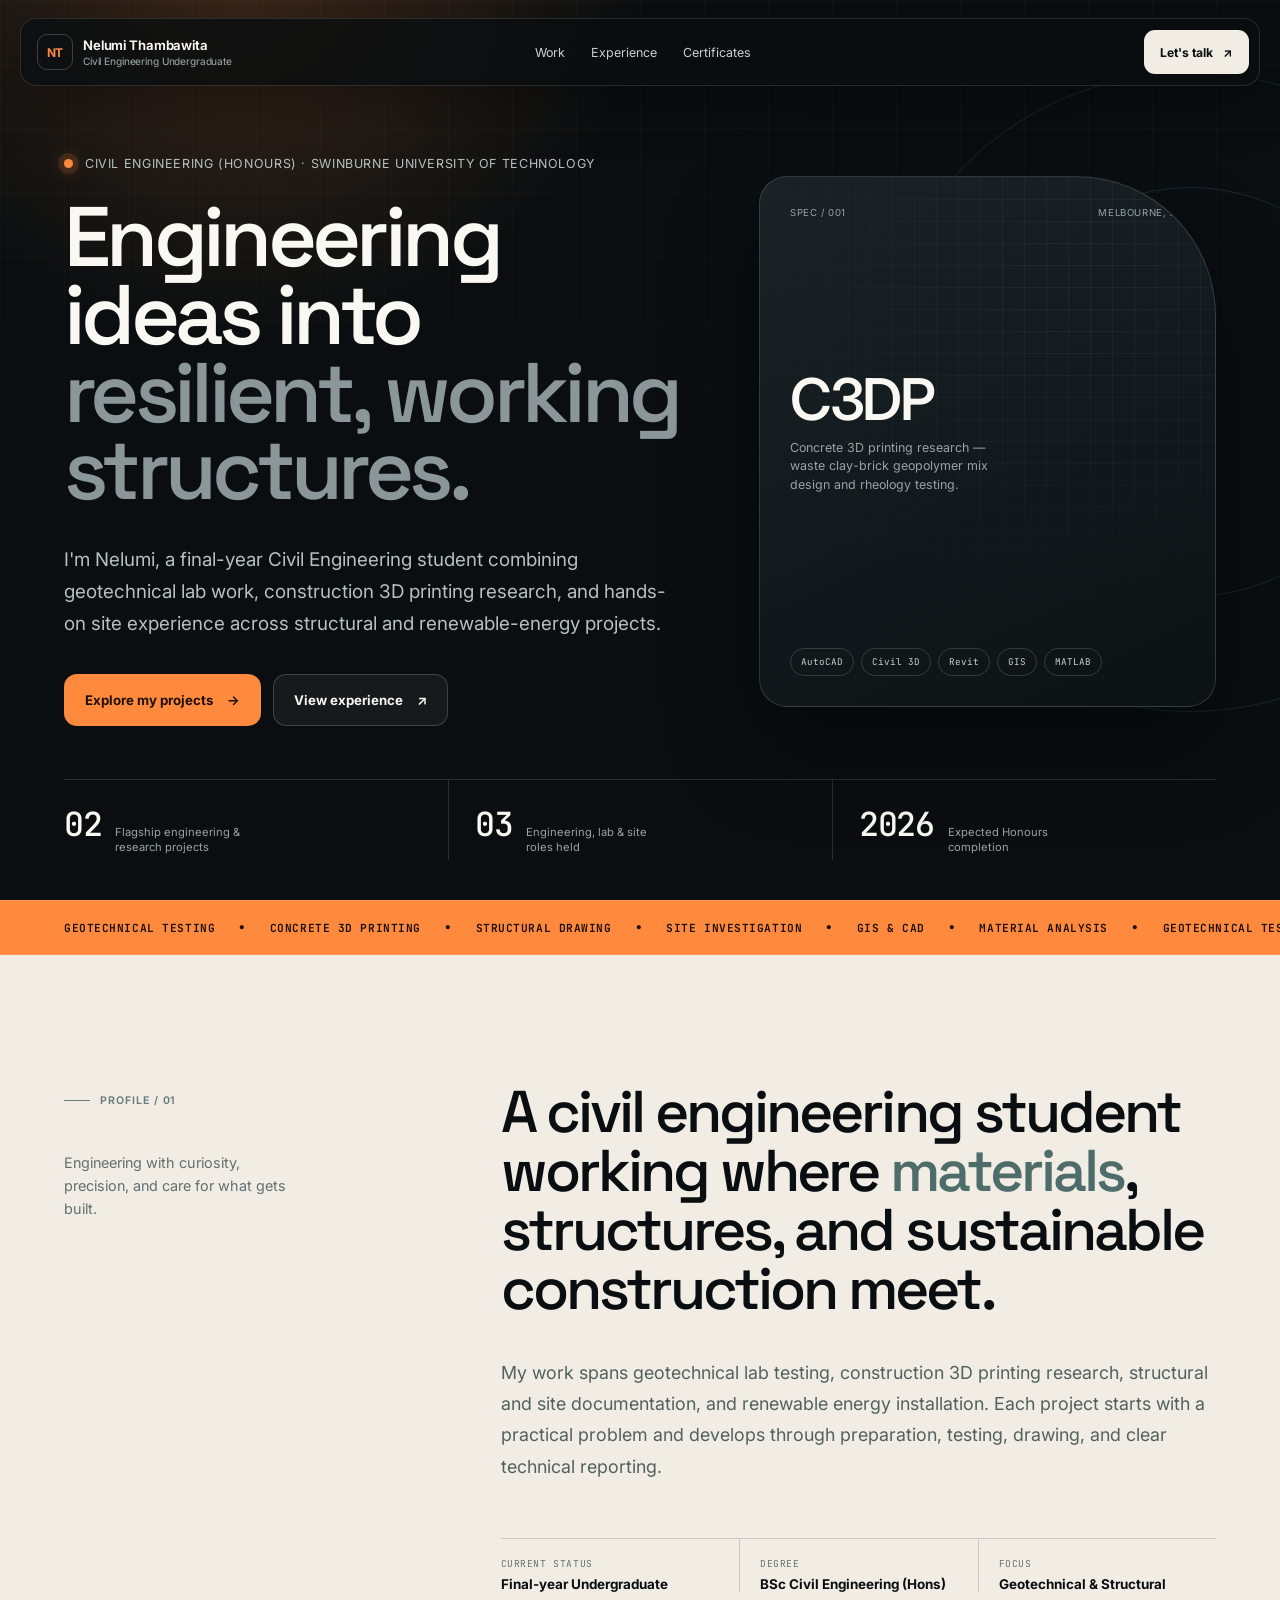
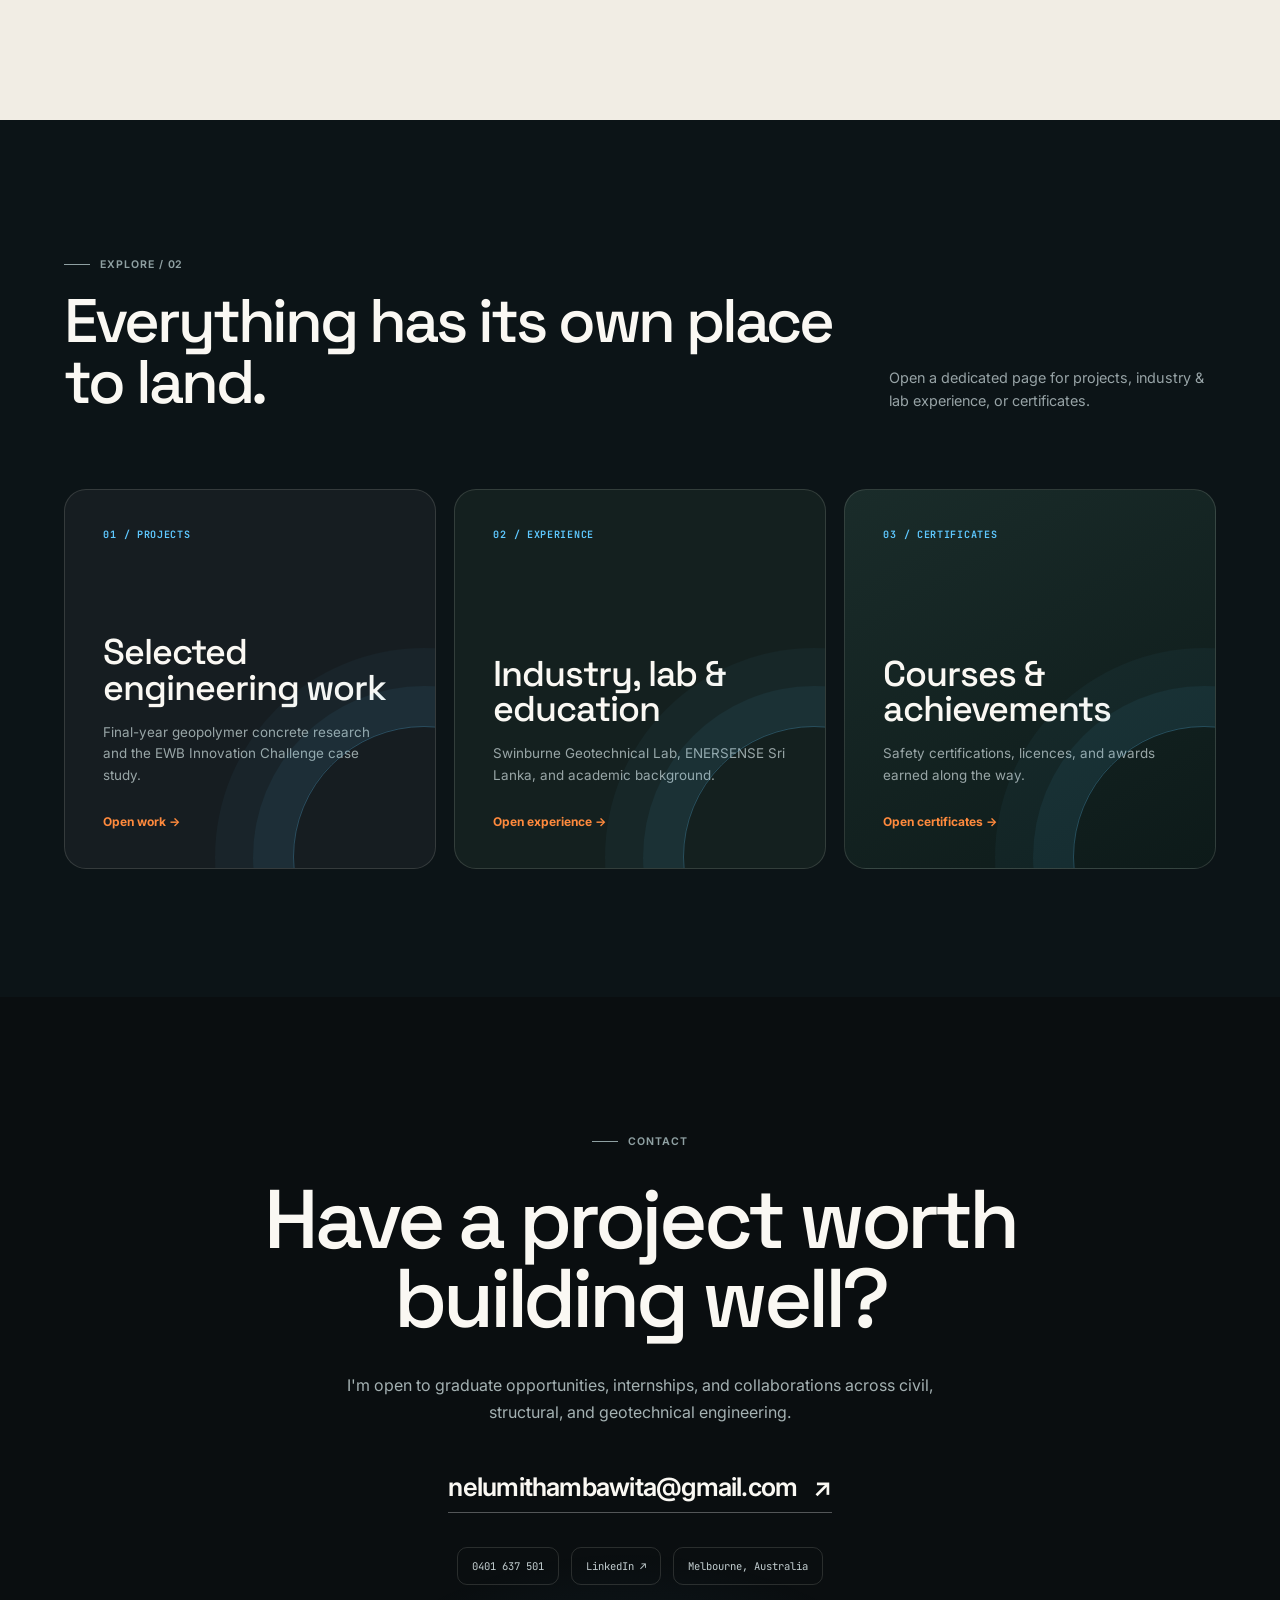
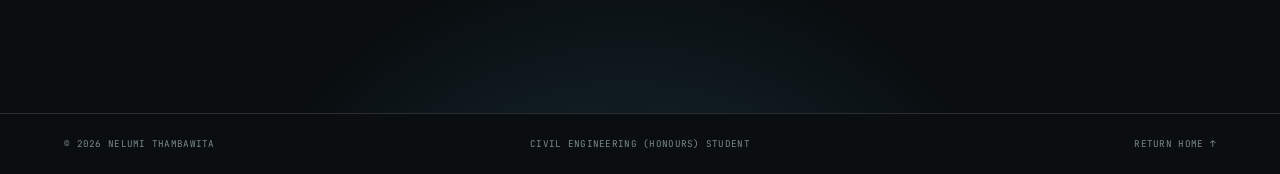
==== index.html @ ea6bce63 "Initial portfolio site Multi-page civil engineering portfolio: home, work, experience, and credentia" ====
<!DOCTYPE html>
<html lang="en">
<head>
<meta charset="UTF-8" />
<meta name="viewport" content="width=device-width, initial-scale=1.0" />
<title>Nelumi Thambawita — Civil Engineering Portfolio</title>
<meta name="description" content="Portfolio of Nelumi Thambawita, a Civil Engineering (Honours) student at Swinburne University of Technology." />
<link rel="icon" href="data:,">
<link rel="preconnect" href="https://fonts.googleapis.com">
<link href="https://fonts.googleapis.com/css2?family=Space+Grotesk:wght@400;500;600;700&family=JetBrains+Mono:wght@400;500;600;700&family=Inter:wght@400;500;600&display=swap" rel="stylesheet">
<link rel="stylesheet" href="style.css" />
</head>
<body>
<div class="site-shell">

  <header class="site-header">
    <a href="/" class="brand" aria-label="Nelumi Thambawita — home">
      <span class="brand-mark">NT</span>
      <span class="brand-copy">Nelumi Thambawita<small>Civil Engineering Undergraduate</small></span>
    </a>
    <nav class="desktop-nav" aria-label="Primary navigation">
      <a href="/work.html">Work</a>
      <a href="/experience.html">Experience</a>
      <a href="/credentials.html">Certificates</a>
    </nav>
    <a class="header-cta" href="mailto:nelumithambawita@gmail.com">Let's talk <span aria-hidden="true">↗</span></a>
  </header>

  <nav class="mobile-nav" aria-label="Mobile navigation">
    <a href="/"><span>01</span>Home</a>
    <a href="/work.html"><span>02</span>Work</a>
    <a href="/experience.html"><span>03</span>Experience</a>
    <a href="/credentials.html"><span>04</span>Certificates</a>
  </nav>

  <main class="page-main">

    <section class="hero">
      <div class="hero-grid" aria-hidden="true"></div>
      <div class="hero-orbit hero-orbit-one" aria-hidden="true"></div>
      <div class="hero-orbit hero-orbit-two" aria-hidden="true"></div>

      <div class="hero-copy">
        <p class="hero-kicker"><span class="status-dot" aria-hidden="true"></span>Civil Engineering (Honours) · Swinburne University of Technology</p>
        <h1>Engineering ideas into <span>resilient, working structures.</span></h1>
        <p class="hero-summary">I'm Nelumi, a final-year Civil Engineering student combining geotechnical lab work, construction 3D printing research, and hands-on site experience across structural and renewable-energy projects.</p>
        <div class="hero-actions">
          <a href="/work.html" class="button button-primary">Explore my projects <span aria-hidden="true">→</span></a>
          <a href="/experience.html" class="button button-ghost">View experience <span aria-hidden="true">↗</span></a>
        </div>
      </div>

      <div class="hero-visual">
        <div class="spec-panel">
          <div class="spec-panel-top">
            <span>Spec / 001</span>
            <span>Melbourne, AU</span>
          </div>
          <div class="spec-panel-mid">
            <strong>C3DP</strong>
            <span>Concrete 3D printing research — waste clay-brick geopolymer mix design and rheology testing.</span>
          </div>
          <div class="spec-tags">
            <span>AutoCAD</span>
            <span>Civil 3D</span>
            <span>Revit</span>
            <span>GIS</span>
            <span>MATLAB</span>
          </div>
        </div>
      </div>

      <div class="hero-metrics" aria-label="Portfolio highlights">
        <div><strong>02</strong><span>Flagship engineering &amp; research projects</span></div>
        <div><strong>03</strong><span>Engineering, lab &amp; site roles held</span></div>
        <div><strong>2026</strong><span>Expected Honours completion</span></div>
      </div>
    </section>

    <div class="discipline-strip" aria-label="Focus areas">
      <div class="discipline-track">
        <span>Geotechnical testing</span><i>•</i>
        <span>Concrete 3D printing</span><i>•</i>
        <span>Structural drawing</span><i>•</i>
        <span>Site investigation</span><i>•</i>
        <span>GIS &amp; CAD</span><i>•</i>
        <span>Material analysis</span><i>•</i>
      </div>
    </div>

    <section class="manifesto section-pad reveal">
      <div class="manifesto-heading">
        <p class="section-label dark"><span aria-hidden="true"></span>Profile / 01</p>
        <p>Engineering with curiosity, precision, and care for what gets built.</p>
      </div>
      <div class="manifesto-body">
        <h2>A civil engineering student working where <em>materials</em>, structures, and sustainable construction meet.</h2>
        <p>My work spans geotechnical lab testing, construction 3D printing research, structural and site documentation, and renewable energy installation. Each project starts with a practical problem and develops through preparation, testing, drawing, and clear technical reporting.</p>
        <div class="profile-facts">
          <div><span>Current status</span><strong>Final-year Undergraduate</strong></div>
          <div><span>Degree</span><strong>BSc Civil Engineering (Hons)</strong></div>
          <div><span>Focus</span><strong>Geotechnical &amp; Structural</strong></div>
        </div>
      </div>
    </section>

    <section class="directory-section section-pad reveal">
      <div class="section-heading">
        <div>
          <p class="section-label"><span aria-hidden="true"></span>Explore / 02</p>
          <h2>Everything has its own place to land.</h2>
        </div>
        <p>Open a dedicated page for projects, industry &amp; lab experience, or certificates.</p>
      </div>
      <div class="directory-grid">
        <a href="/work.html" class="directory-card directory-work">
          <span>01 / Projects</span>
          <h3>Selected engineering work</h3>
          <p>Final-year geopolymer concrete research and the EWB Innovation Challenge case study.</p>
          <b>Open work →</b>
        </a>
        <a href="/experience.html" class="directory-card directory-experience">
          <span>02 / Experience</span>
          <h3>Industry, lab &amp; education</h3>
          <p>Swinburne Geotechnical Lab, ENERSENSE Sri Lanka, and academic background.</p>
          <b>Open experience →</b>
        </a>
        <a href="/credentials.html" class="directory-card directory-credentials">
          <span>03 / Certificates</span>
          <h3>Courses &amp; achievements</h3>
          <p>Safety certifications, licences, and awards earned along the way.</p>
          <b>Open certificates →</b>
        </a>
      </div>
    </section>

    <section class="contact-section section-pad reveal">
      <p class="section-label"><span aria-hidden="true"></span>Contact</p>
      <h2>Have a project worth building well?</h2>
      <p>I'm open to graduate opportunities, internships, and collaborations across civil, structural, and geotechnical engineering.</p>
      <a class="contact-email" href="mailto:nelumithambawita@gmail.com">nelumithambawita@gmail.com <span aria-hidden="true">↗</span></a>
      <div class="contact-links">
        <a href="tel:+61401637501">0401 637 501</a>
        <a href="https://www.linkedin.com/in/nelumi-thambawita-646204294/" target="_blank" rel="noreferrer">LinkedIn ↗</a>
        <span>Melbourne, Australia</span>
      </div>
    </section>

  </main>

  <footer class="site-footer">
    <p>© <span data-year></span> Nelumi Thambawita</p>
    <p>Civil Engineering (Honours) Student</p>
    <a href="/">Return home ↑</a>
  </footer>

</div>
<script src="script.js"></script>
</body>
</html>
---- style.css ----
:root {
  --ink: #0a0e10;
  --ink-soft: #11171a;
  --panel: #161d21;
  --paper: #f1ede4;
  --paper-warm: #e9e3d4;
  --white: #faf8f3;
  --muted: #97a3a6;
  --line: rgba(241, 237, 228, 0.14);
  --line-dark: rgba(10, 14, 16, 0.16);
  --accent: #ff8a3d;
  --accent-soft: rgba(255, 138, 61, 0.12);
  --cyan: #5ec8ff;
  --max: 1240px;
}

* { box-sizing: border-box; }
html { scroll-behavior: smooth; background: var(--ink); }
body {
  margin: 0;
  background: var(--ink);
  color: var(--white);
  font-family: 'Inter', Arial, sans-serif;
  text-rendering: optimizeLegibility;
  -webkit-font-smoothing: antialiased;
}
::selection { background: var(--accent); color: var(--ink); }
a { color: inherit; text-decoration: none; }
ul, ol { list-style: none; margin: 0; padding: 0; }
img { max-width: 100%; display: block; }
h1, h2, h3 { font-family: 'Space Grotesk', 'Inter', sans-serif; }
.mono { font-family: 'JetBrains Mono', ui-monospace, monospace; }

.site-shell { min-width: 320px; overflow-x: clip; }

/* ---------- Nav ---------- */
.site-header {
  position: fixed;
  top: 18px;
  left: 50%;
  transform: translateX(-50%);
  z-index: 100;
  width: min(calc(100% - 32px), var(--max));
  display: grid;
  grid-template-columns: 1fr auto 1fr;
  align-items: center;
  gap: 24px;
  height: 68px;
  padding: 0 10px 0 16px;
  background: rgba(10, 14, 16, 0.78);
  border: 1px solid rgba(255, 255, 255, 0.12);
  border-radius: 16px;
  backdrop-filter: blur(16px);
  box-shadow: 0 16px 50px rgba(0, 0, 0, 0.35);
}
.brand { display: inline-flex; align-items: center; gap: 10px; width: fit-content; }
.brand-mark {
  width: 36px; height: 36px;
  display: grid; place-items: center;
  border: 1px solid rgba(255,255,255,0.2);
  border-radius: 10px;
  color: var(--accent);
  font-size: 0.75rem; font-weight: 700; letter-spacing: -0.03em;
}
.brand-copy { display: grid; gap: 2px; font-size: 0.82rem; font-weight: 650; letter-spacing: -0.01em; }
.brand-copy small { color: var(--muted); font-size: 0.63rem; font-weight: 450; }
.desktop-nav { display: flex; gap: 26px; font-size: 0.78rem; color: #c9d0d2; justify-self: center; }
.desktop-nav a { transition: color 0.18s; }
.desktop-nav a:hover, .desktop-nav a.active { color: var(--accent); }
.header-cta {
  justify-self: end;
  display: inline-flex; align-items: center; gap: 10px;
  min-height: 44px; padding: 0 16px;
  background: var(--paper); color: var(--ink);
  border-radius: 11px; font-size: 0.76rem; font-weight: 700;
  transition: background 0.18s, transform 0.18s;
}
.header-cta:hover { background: var(--accent); transform: translateY(-2px); }

.mobile-nav {
  display: none;
  position: fixed; left: 10px; right: 10px; bottom: 10px;
  z-index: 110;
  background: rgba(10, 14, 16, 0.92);
  border: 1px solid rgba(255,255,255,0.14);
  border-radius: 16px;
  backdrop-filter: blur(16px);
  box-shadow: 0 14px 40px rgba(0,0,0,0.4);
  padding: 6px;
  grid-template-columns: repeat(4, 1fr);
  gap: 4px;
  height: 64px;
}
.mobile-nav a {
  display: grid; place-items: center; gap: 2px;
  color: #d7dcdd; font-size: 0.6rem; border-radius: 10px;
}
.mobile-nav a span { color: var(--cyan); font-size: 0.5rem; }
.mobile-nav a.active { background: rgba(255,255,255,0.08); color: var(--accent); }
.mobile-nav a.active span { color: var(--accent); }

/* ---------- Section scaffolding ---------- */
.section-pad { padding: clamp(80px, 10vw, 150px) max(5vw, 28px); }
.section-label {
  display: flex; align-items: center; gap: 10px;
  font-size: 0.66rem; font-weight: 650;
  letter-spacing: 0.09em; text-transform: uppercase;
  color: #8fa0a2;
}
.section-label span { width: 26px; height: 1px; background: currentColor; }
.section-label.dark { color: #6c7c7e; }

/* ---------- Home hero ---------- */
.hero {
  position: relative;
  isolation: isolate;
  min-height: 100svh;
  overflow: hidden;
  display: grid;
  grid-template-rows: 1fr auto;
  grid-template-columns: minmax(0, 1.15fr) minmax(300px, 0.85fr);
  align-items: center;
  column-gap: clamp(32px, 6vw, 100px);
  padding: 150px max(5vw, 28px) 40px;
}
.hero-grid {
  position: absolute; inset: 0; z-index: -3; opacity: 0.22;
  background-image: linear-gradient(rgba(255,138,61,0.16) 1px, transparent 1px),
                     linear-gradient(90deg, rgba(255,138,61,0.16) 1px, transparent 1px);
  background-size: 64px 64px;
  mask-image: linear-gradient(#000 10%, transparent 88%);
}
.hero::before {
  content: ""; position: absolute; z-index: -2;
  top: -38vw; left: -14vw; width: 66vw; height: 66vw; border-radius: 50%;
  background: radial-gradient(circle, rgba(255,138,61,0.22), transparent 68%);
}
.hero-orbit { position: absolute; z-index: -1; border: 1px solid rgba(94,200,255,0.14); border-radius: 50%; }
.hero-orbit-one { width: 50vw; height: 50vw; top: 8vh; right: -18vw; }
.hero-orbit-two { width: 32vw; height: 32vw; top: calc(8vh + 9vw); right: -9vw; }

.hero-copy { position: relative; z-index: 2; max-width: 900px; }
.hero-kicker {
  display: flex; align-items: center; gap: 12px;
  margin: 0 0 28px;
  font-size: clamp(0.66rem, 1vw, 0.78rem);
  color: #b6c0c1;
  letter-spacing: 0.05em; text-transform: uppercase;
}
.status-dot {
  width: 9px; height: 9px; border-radius: 50%; background: var(--accent);
  box-shadow: 0 0 0 6px rgba(255,138,61,0.14), 0 0 18px rgba(255,138,61,0.55);
}
.hero h1 {
  margin: 0; font-weight: 550;
  font-size: clamp(3.1rem, 6.6vw, 7rem);
  line-height: 0.92; letter-spacing: -0.055em;
  max-width: 880px;
}
.hero h1 span { display: block; color: #8b9698; }
.hero-summary {
  margin: 34px 0 0; max-width: 660px;
  color: #b6c1c1; font-size: clamp(1rem, 1.5vw, 1.18rem); line-height: 1.7;
}
.hero-actions { display: flex; flex-wrap: wrap; gap: 12px; margin-top: 34px; }
.button {
  display: inline-flex; align-items: center; justify-content: center; gap: 14px;
  min-height: 52px; padding: 0 20px;
  border: 1px solid transparent; border-radius: 13px;
  font-size: 0.83rem; font-weight: 680;
  transition: transform 0.18s, background 0.18s, border-color 0.18s;
}
.button:hover { transform: translateY(-3px); }
.button-primary { background: var(--accent); color: #1c0e04; }
.button-ghost { background: rgba(255,255,255,0.05); border-color: rgba(255,255,255,0.18); }
.button-ghost:hover { background: rgba(255,255,255,0.1); border-color: rgba(255,255,255,0.4); }

.hero-visual { justify-self: end; width: min(100%, 480px); position: relative; }
.spec-panel {
  aspect-ratio: 0.86;
  width: 100%;
  position: relative;
  border-radius: 28px 140px 28px 28px;
  background: linear-gradient(155deg, #1a2226, #0c1214);
  border: 1px solid rgba(255,255,255,0.14);
  box-shadow: 0 40px 90px rgba(0,0,0,0.45);
  overflow: hidden;
  display: flex; flex-direction: column; justify-content: space-between;
  padding: 30px;
}
.spec-panel::before {
  content: "";
  position: absolute; inset: 0;
  background-image: linear-gradient(rgba(94,200,255,0.08) 1px, transparent 1px),
                     linear-gradient(90deg, rgba(94,200,255,0.08) 1px, transparent 1px);
  background-size: 22px 22px;
  mask-image: radial-gradient(circle at 70% 20%, #000 0%, transparent 70%);
}
.spec-panel-top { position: relative; display: flex; justify-content: space-between; font-size: 0.6rem; color: var(--muted); letter-spacing: 0.06em; text-transform: uppercase; }
.spec-panel-mid { position: relative; }
.spec-panel-mid strong { display: block; font-size: clamp(2.4rem, 5vw, 3.6rem); font-weight: 560; letter-spacing: -0.04em; color: var(--white); line-height: 1; }
.spec-panel-mid span { display: block; margin-top: 10px; font-size: 0.78rem; color: var(--muted); max-width: 220px; line-height: 1.5; }
.spec-tags { position: relative; display: flex; flex-wrap: wrap; gap: 7px; }
.spec-tags span {
  font-size: 0.58rem; padding: 7px 10px; border-radius: 999px;
  border: 1px solid rgba(255,255,255,0.16); color: #c7d0d1;
  font-family: 'JetBrains Mono', monospace;
}

.hero-metrics {
  grid-column: 1 / -1;
  border-top: 1px solid var(--line);
  margin-top: 46px;
  display: grid;
  grid-template-columns: repeat(3, 1fr);
}
.hero-metrics > div { display: flex; align-items: baseline; gap: 14px; padding: 22px 0 4px; }
.hero-metrics > div + div { border-left: 1px solid var(--line); padding-left: 26px; }
.hero-metrics strong {
  font-family: 'JetBrains Mono', monospace; font-weight: 500;
  font-size: clamp(1.5rem, 2.6vw, 2.5rem); letter-spacing: -0.04em;
}
.hero-metrics span { max-width: 130px; color: var(--muted); font-size: 0.7rem; line-height: 1.4; }

/* ---------- Marquee strip ---------- */
.discipline-strip { background: var(--accent); color: #1c0e04; border-top: 1px solid var(--line); border-bottom: 1px solid var(--line); overflow: hidden; }
.discipline-track {
  display: flex; align-items: center; gap: 22px; width: max-content;
  padding: 16px max(5vw, 28px);
  font-family: 'JetBrains Mono', monospace; font-size: 0.7rem; font-weight: 650;
  letter-spacing: 0.05em; text-transform: uppercase;
  animation: marquee 26s linear infinite;
}
.discipline-track i { font-style: normal; font-size: 1rem; }
@keyframes marquee { from { transform: translateX(0); } to { transform: translateX(-50%); } }

/* ---------- Manifesto / profile ---------- */
.manifesto { background: var(--paper); color: var(--ink); display: grid; grid-template-columns: 0.62fr 1.38fr; gap: clamp(50px, 9vw, 150px); }
.manifesto-heading > p:last-child { max-width: 240px; margin: 44px 0 0; color: #62706f; font-size: 0.9rem; line-height: 1.6; }
.manifesto-body h2 { margin: 0; max-width: 900px; font-size: clamp(2.3rem, 4.6vw, 5.4rem); font-weight: 530; line-height: 1; letter-spacing: -0.05em; }
.manifesto-body h2 em { font-style: normal; color: #4d6c6a; }
.manifesto-body > p { margin: 38px 0 0; max-width: 720px; color: #52605f; font-size: clamp(1rem, 1.4vw, 1.15rem); line-height: 1.75; }
.profile-facts { border-top: 1px solid var(--line-dark); margin-top: 56px; display: grid; grid-template-columns: repeat(3, 1fr); }
.profile-facts > div { display: grid; gap: 6px; padding: 18px 16px 0 0; }
.profile-facts > div + div { border-left: 1px solid var(--line-dark); padding-left: 20px; }
.profile-facts span { font-family: 'JetBrains Mono', monospace; font-size: 0.6rem; letter-spacing: 0.06em; text-transform: uppercase; color: #667372; }
.profile-facts strong { font-size: 0.84rem; }

/* ---------- Directory grid ---------- */
.directory-section { background: #0c1417; }
.section-heading { display: grid; grid-template-columns: minmax(0, 1.2fr) minmax(240px, 0.5fr); align-items: end; gap: 40px; margin-bottom: clamp(48px, 6vw, 90px); }
.section-heading h2 { margin: 20px 0 0; max-width: 880px; font-size: clamp(2.2rem, 4.8vw, 5rem); font-weight: 520; line-height: 0.98; letter-spacing: -0.05em; }
.section-heading > p { justify-self: end; max-width: 340px; margin: 0; color: var(--muted); font-size: 0.9rem; line-height: 1.6; }
.directory-grid { display: grid; grid-template-columns: repeat(3, 1fr); gap: 18px; }
.directory-card {
  position: relative; overflow: hidden;
  display: flex; flex-direction: column;
  min-height: 380px; padding: clamp(26px, 3vw, 42px);
  background: var(--panel); border: 1px solid var(--line); border-radius: 22px;
  transition: transform 0.22s, border-color 0.22s;
}
.directory-card::after {
  content: ""; position: absolute; bottom: -120px; right: -120px;
  width: 260px; height: 260px; border-radius: 50%;
  border: 1px solid rgba(94,200,255,0.28);
  box-shadow: 0 0 0 40px rgba(94,200,255,0.06), 0 0 0 78px rgba(94,200,255,0.04);
}
.directory-card:hover { transform: translateY(-6px); border-color: rgba(94,200,255,0.5); }
.directory-card > span { font-family: 'JetBrains Mono', monospace; font-size: 0.63rem; letter-spacing: 0.07em; text-transform: uppercase; color: var(--cyan); font-weight: 650; }
.directory-card h3 { margin: auto 0 16px; max-width: 320px; font-size: clamp(1.7rem, 2.8vw, 2.6rem); font-weight: 520; line-height: 1; letter-spacing: -0.03em; }
.directory-card p { margin: 0; max-width: 320px; color: #99a6a7; font-size: 0.84rem; line-height: 1.6; }
.directory-card b { margin-top: 28px; color: var(--accent); font-size: 0.75rem; }
.directory-experience { background: #14201f; }
.directory-credentials { background: linear-gradient(150deg, #1a2c2a, #0d1a19); }

/* ---------- Contact ---------- */
.contact-section { position: relative; isolation: isolate; overflow: hidden; text-align: center; }
.contact-section::before {
  content: ""; position: absolute; z-index: -2; bottom: -55vw; left: 15vw;
  width: 68vw; height: 68vw; border-radius: 50%;
  background: radial-gradient(circle, rgba(94,200,255,0.2), transparent 70%);
}
.contact-section .section-label { justify-content: center; }
.contact-section h2 { margin: 32px auto 0; max-width: 960px; font-size: clamp(2.6rem, 6.5vw, 6.8rem); font-weight: 520; line-height: 0.95; letter-spacing: -0.05em; }
.contact-section > p:not(.section-label) { margin: 34px auto 0; max-width: 640px; color: #a4b1b2; font-size: 1rem; line-height: 1.7; }
.contact-email {
  display: flex; align-items: center; gap: 16px; width: fit-content; max-width: 100%;
  margin: 44px auto 0; padding: 0 0 10px;
  border-bottom: 1px solid rgba(255,255,255,0.3);
  font-size: clamp(1rem, 2vw, 1.7rem); font-weight: 620; letter-spacing: -0.03em;
  transition: color 0.18s, border-color 0.18s;
  overflow-wrap: anywhere;
}
.contact-email:hover { color: var(--accent); border-color: var(--accent); }
.contact-links { display: flex; flex-wrap: wrap; justify-content: center; gap: 12px; margin-top: 34px; }
.contact-links a, .contact-links span {
  border: 1px solid var(--line); color: #c3ced0;
  border-radius: 10px; padding: 11px 14px; font-size: 0.66rem;
  font-family: 'JetBrains Mono', monospace;
  transition: background 0.18s, border-color 0.18s;
}
.contact-links a:hover { background: rgba(255,255,255,0.08); border-color: rgba(255,255,255,0.4); }

/* ---------- Footer ---------- */
.site-footer {
  border-top: 1px solid var(--line);
  display: grid; grid-template-columns: 1fr auto 1fr; align-items: center; gap: 24px;
  padding: 24px max(5vw, 28px);
  font-family: 'JetBrains Mono', monospace; font-size: 0.58rem;
  letter-spacing: 0.03em; text-transform: uppercase; color: #7d8b8d;
}
.site-footer p { margin: 0; }
.site-footer a { justify-self: end; transition: color 0.18s; }
.site-footer a:hover { color: var(--accent); }

/* ---------- Generic page hero (Work / Experience / Credentials) ---------- */
.page-hero {
  position: relative; isolation: isolate; overflow: hidden;
  min-height: 58svh;
  display: flex; flex-direction: column; justify-content: flex-end;
  border-bottom: 1px solid var(--line);
  padding: clamp(150px, 17vw, 220px) max(5vw, 28px) clamp(60px, 7vw, 100px);
}
.page-hero::after {
  content: ""; position: absolute; z-index: -2; top: -30vw; right: -12vw;
  width: 50vw; height: 50vw; border-radius: 50%;
  background: radial-gradient(circle, rgba(255,138,61,0.18), transparent 68%);
}
.page-grid {
  position: absolute; inset: 0; z-index: -3; opacity: 0.22;
  background-image: linear-gradient(rgba(255,138,61,0.16) 1px, transparent 1px),
                     linear-gradient(90deg, rgba(255,138,61,0.16) 1px, transparent 1px);
  background-size: 64px 64px;
  mask-image: linear-gradient(#000 14%, transparent 92%);
}
.page-hero-layout { display: grid; grid-template-columns: minmax(0, 1.2fr) minmax(260px, 0.55fr); align-items: end; gap: clamp(36px, 7vw, 110px); margin-top: 26px; }
.page-hero-layout h1 { margin: 0; max-width: 950px; font-size: clamp(3rem, 6.5vw, 6.2rem); font-weight: 520; line-height: 0.9; letter-spacing: -0.05em; }
.page-hero-layout p { margin: 0; color: #aebbbc; font-size: clamp(0.98rem, 1.3vw, 1.1rem); line-height: 1.7; }
.current-status {
  display: inline-flex; align-items: center; gap: 9px; width: fit-content;
  margin-top: 26px; padding: 10px 12px;
  background: rgba(255,138,61,0.06); border: 1px solid rgba(255,138,61,0.32);
  border-radius: 10px; color: var(--accent);
  font-family: 'JetBrains Mono', monospace; font-size: 0.63rem; text-transform: uppercase; letter-spacing: 0.06em;
}
.current-status .status-dot { width: 7px; height: 7px; }

/* ---------- Work index ---------- */
.work-index { background: var(--paper); color: var(--ink); }
.project-index-grid { display: grid; grid-template-columns: repeat(2, 1fr); gap: clamp(24px, 4vw, 54px); }
.work-card { background: rgba(255,255,255,0.5); border: 1px solid var(--line-dark); border-radius: 22px; padding: clamp(26px, 3.5vw, 46px); transition: transform 0.22s, box-shadow 0.22s; }
.work-card:nth-child(2n) { margin-top: 70px; }
.work-card:hover { transform: translateY(-6px); box-shadow: 0 26px 60px rgba(7,17,22,0.12); }
.work-card-meta { display: flex; justify-content: space-between; align-items: center; gap: 16px; font-family: 'JetBrains Mono', monospace; font-size: 0.62rem; letter-spacing: 0.06em; text-transform: uppercase; color: #45777f; }
.work-card-meta b { color: #4d5c5e; font-weight: 600; }
.work-card h2 { margin: 30px 0 0; font-size: clamp(1.7rem, 3.4vw, 3rem); font-weight: 520; line-height: 1; letter-spacing: -0.04em; }
.work-card > p { margin: 22px 0 0; max-width: 540px; color: #56656a; font-size: 0.88rem; line-height: 1.7; }
.tag-list { display: flex; flex-wrap: wrap; gap: 7px; margin: 22px 0 0; }
.tag-list li { font-family: 'JetBrains Mono', monospace; font-size: 0.6rem; border: 1px solid var(--line-dark); border-radius: 999px; padding: 7px 10px; color: #4c5a5c; }
.case-details { border-top: 1px solid var(--line-dark); margin-top: 26px; }
.case-details summary {
  display: flex; justify-content: space-between; align-items: center;
  padding: 16px 0; cursor: pointer; list-style: none;
  font-size: 0.8rem; font-weight: 640; color: #263335;
}
.case-details summary::-webkit-details-marker { display: none; }
.case-details summary span { font-family: 'JetBrains Mono', monospace; font-size: 1.05rem; color: var(--accent); transition: transform 0.18s; }
.case-details[open] summary span { transform: rotate(45deg); }
.case-details > div { padding: 0 0 20px; color: #566467; font-size: 0.85rem; line-height: 1.7; }
.case-details ul { display: flex; flex-direction: column; gap: 8px; }
.case-details li { position: relative; padding-left: 16px; }
.case-details li::before { content: "—"; position: absolute; left: 0; color: #8c9a9c; }

/* ---------- Experience & education ---------- */
.experience-section { background: var(--paper-warm); color: var(--ink); }
.experience-grid { display: grid; grid-template-columns: 1fr 1fr; gap: clamp(22px, 3.5vw, 44px); }
.experience-card { background: rgba(255,255,255,0.55); border: 1px solid var(--line-dark); border-radius: 20px; padding: clamp(26px, 3.5vw, 42px); }
.experience-card:nth-child(odd) { margin-top: 0; }
.experience-card:nth-child(even) { margin-top: 60px; }
.experience-meta { display: flex; justify-content: space-between; gap: 16px; font-family: 'JetBrains Mono', monospace; font-size: 0.6rem; letter-spacing: 0.06em; text-transform: uppercase; color: #5f6f71; }
.experience-meta strong { color: var(--ink); }
.experience-card h3 { margin: 26px 0 4px; font-size: clamp(1.4rem, 2.6vw, 2rem); font-weight: 540; line-height: 1.1; letter-spacing: -0.02em; }
.company { margin: 0; color: #3c6169; font-weight: 660; font-size: 0.9rem; }
.experience-card ul { margin: 20px 0 0; display: flex; flex-direction: column; gap: 8px; }
.experience-card li { position: relative; padding-left: 16px; color: #52605f; font-size: 0.85rem; line-height: 1.6; }
.experience-card li::before { content: "—"; position: absolute; left: 0; color: #8c9a9c; }

.education-section { background: var(--paper); color: var(--ink); }
.education-list { display: flex; flex-direction: column; gap: 0; }
.education-item { display: grid; grid-template-columns: 220px 1fr; gap: clamp(30px, 5vw, 70px); padding: 34px 0; border-top: 1px solid var(--line-dark); }
.education-item:last-child { border-bottom: 1px solid var(--line-dark); }
.education-date { font-family: 'JetBrains Mono', monospace; font-size: 0.72rem; color: #5f6f71; padding-top: 4px; }
.education-item h3 { margin: 0; font-size: clamp(1.3rem, 2.4vw, 1.9rem); font-weight: 540; letter-spacing: -0.02em; }
.education-item p { margin: 8px 0 0; color: #56656a; font-size: 0.9rem; }
.education-item .note { color: #3c6169; font-weight: 620; font-size: 0.82rem; margin-top: 6px; }

/* ---------- Credentials & awards ---------- */
.credentials-section { background: #0c1417; }
.credentials-grid { display: grid; grid-template-columns: repeat(3, 1fr); gap: 18px; }
.credential-card {
  border: 1px solid var(--line); background: rgba(255,255,255,0.03); border-radius: 18px;
  padding: 24px; transition: transform 0.2s, border-color 0.2s, background 0.2s;
}
.credential-card:hover { transform: translateY(-4px); border-color: rgba(94,200,255,0.4); background: rgba(255,255,255,0.05); }
.credential-card > span { font-family: 'JetBrains Mono', monospace; font-size: 0.58rem; letter-spacing: 0.05em; text-transform: uppercase; color: #82959a; }
.credential-card h3 { margin: 14px 0 0; font-size: clamp(1.05rem, 1.6vw, 1.3rem); font-weight: 550; line-height: 1.2; }

.awards-panel { margin-top: 60px; border-top: 1px solid var(--line); padding-top: 50px; }
.awards-list { display: flex; flex-direction: column; gap: 0; }
.award-item { display: grid; grid-template-columns: 90px 1fr; gap: 22px; padding: 20px 0; border-bottom: 1px solid var(--line); }
.award-item span { font-family: 'JetBrains Mono', monospace; font-size: 0.65rem; color: var(--cyan); padding-top: 3px; }
.award-item p { margin: 0; font-size: 0.92rem; line-height: 1.5; color: #d3dadb; }

/* ---------- Page pagination ---------- */
.page-pagination { background: var(--ink); display: grid; grid-template-columns: 1fr 1fr; gap: 18px; }
.page-pagination a {
  display: flex; flex-direction: column; justify-content: space-between;
  min-height: 160px; padding: 26px;
  border: 1px solid var(--line); border-radius: 18px;
  font-size: clamp(1.2rem, 2.6vw, 2rem); font-weight: 540; letter-spacing: -0.03em;
  transition: background 0.18s, transform 0.18s, border-color 0.18s;
}
.page-pagination a:hover { background: rgba(255,255,255,0.04); border-color: rgba(94,200,255,0.4); transform: translateY(-3px); }
.page-pagination a:last-child { text-align: right; align-items: flex-end; }
.page-pagination a span { font-family: 'JetBrains Mono', monospace; font-size: 0.62rem; letter-spacing: 0.06em; text-transform: uppercase; color: var(--cyan); }

/* ---------- Reveal animation ---------- */
.reveal { opacity: 0; transform: translateY(18px); }
.reveal.in-view { animation: rise 0.7s ease forwards; }
@keyframes rise { to { opacity: 1; transform: translateY(0); } }

@media (prefers-reduced-motion: reduce) {
  html { scroll-behavior: auto; }
  * { animation-duration: 0.01ms !important; transition-duration: 0.01ms !important; }
}

/* ---------- Responsive ---------- */
@media (max-width: 1100px) {
  .hero { grid-template-columns: minmax(0,1fr) minmax(280px, 0.68fr); column-gap: 36px; }
  .manifesto { grid-template-columns: 1fr; gap: 44px; }
  .experience-card:nth-child(even) { margin-top: 0; }
}
@media (max-width: 900px) {
  .desktop-nav, .brand-copy small { display: none; }
  .directory-grid, .project-index-grid, .experience-grid, .credentials-grid { grid-template-columns: 1fr; }
  .work-card:nth-child(2n), .experience-card:nth-child(even) { margin-top: 0; }
  .section-heading { grid-template-columns: 1fr; gap: 20px; }
  .section-heading > p { justify-self: start; }
  .education-item { grid-template-columns: 1fr; gap: 10px; }
}
@media (max-width: 800px) {
  body { padding-bottom: 84px; }
  .mobile-nav { display: grid; }
  .site-header { grid-template-columns: 1fr auto; height: 60px; }
  .hero { grid-template-columns: 1fr; min-height: auto; padding: 120px 20px 30px; text-align: left; }
  .hero-visual { order: 2; justify-self: center; width: min(88vw, 460px); margin-top: 44px; }
  .hero-metrics { order: 3; grid-template-columns: 1fr; }
  .hero-metrics > div + div { border-left: 0; border-top: 1px solid var(--line); padding-left: 0; }
  .section-pad { padding: 70px 20px; }
  .profile-facts { grid-template-columns: 1fr; }
  .profile-facts > div + div { border-left: 0; border-top: 1px solid var(--line-dark); padding-left: 0; padding-top: 14px; }
  .page-pagination { grid-template-columns: 1fr; }
  .page-pagination a:last-child { text-align: left; align-items: flex-start; }
}
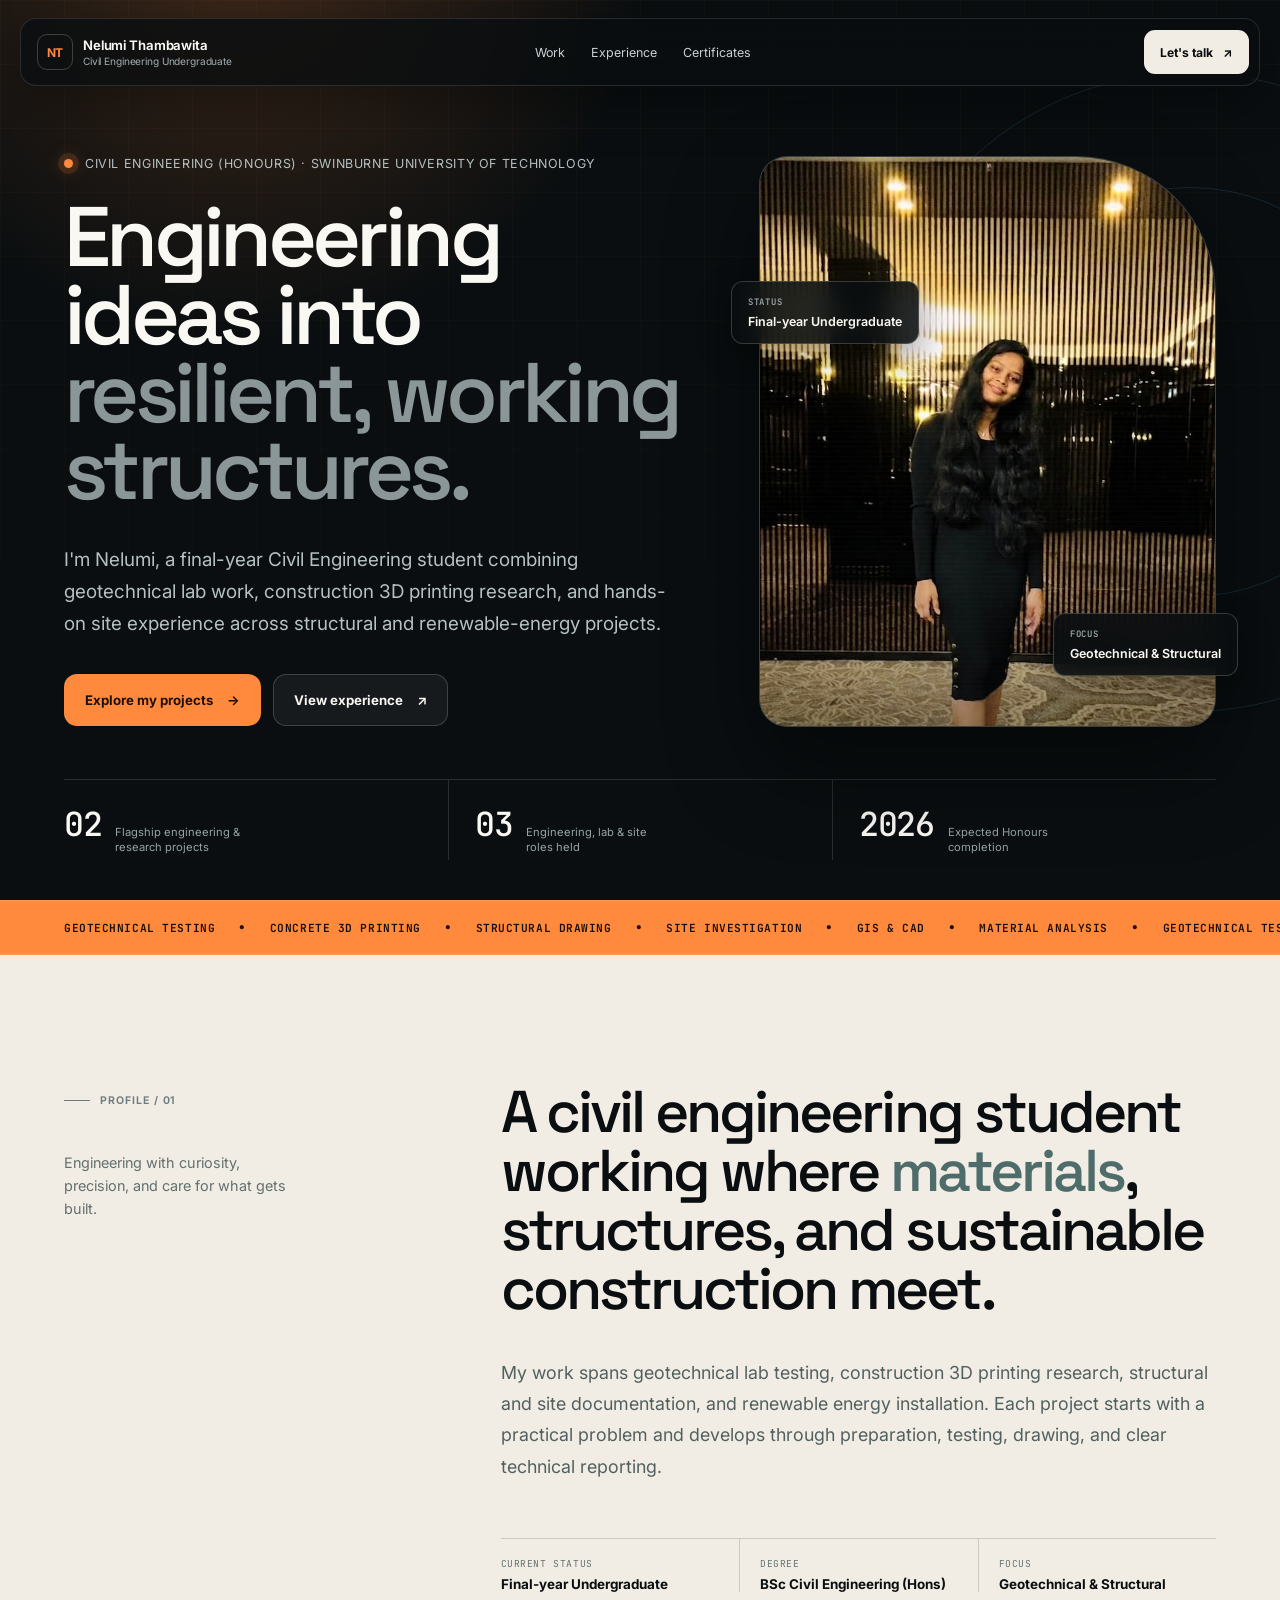
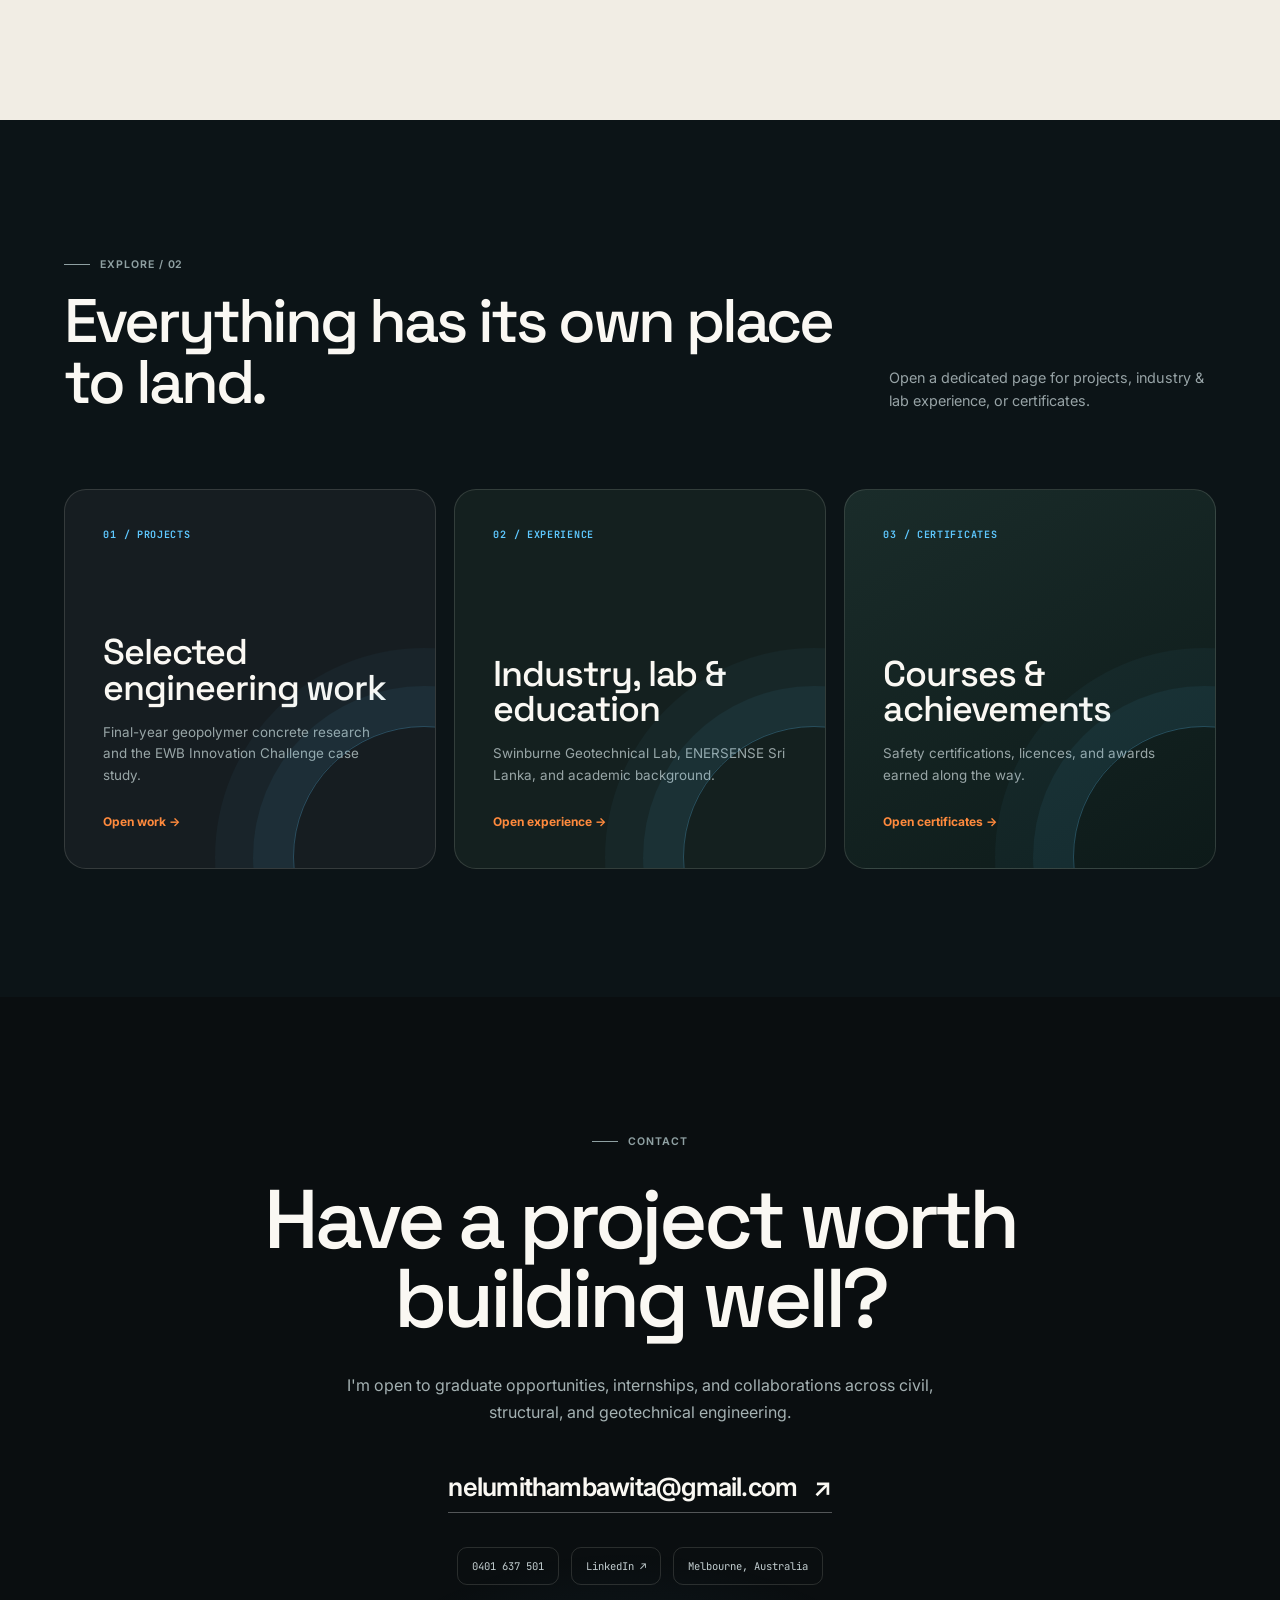
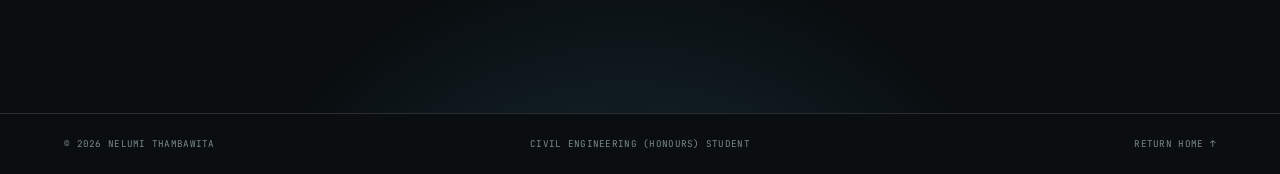
==== commit 1ebe2b37: "Add profile photo and project gallery images Swap the abstract hero panel for a real portrait, and a" ====
--- a/index.html
+++ b/index.html
@@ -51,22 +51,15 @@
       </div>
 
       <div class="hero-visual">
-        <div class="spec-panel">
-          <div class="spec-panel-top">
-            <span>Spec / 001</span>
-            <span>Melbourne, AU</span>
-          </div>
-          <div class="spec-panel-mid">
-            <strong>C3DP</strong>
-            <span>Concrete 3D printing research — waste clay-brick geopolymer mix design and rheology testing.</span>
-          </div>
-          <div class="spec-tags">
-            <span>AutoCAD</span>
-            <span>Civil 3D</span>
-            <span>Revit</span>
-            <span>GIS</span>
-            <span>MATLAB</span>
-          </div>
+        <div class="portrait-frame">
+          <img src="/assets/profile.jpg" alt="Nelumi Thambawita" loading="eager" />
+          <div class="portrait-scan" aria-hidden="true"></div>
+        </div>
+        <div class="portrait-note portrait-note-top">
+          <span>Status</span>Final-year Undergraduate
+        </div>
+        <div class="portrait-note portrait-note-bottom">
+          <span>Focus</span>Geotechnical &amp; Structural
         </div>
       </div>
 
--- a/style.css
+++ b/style.css
@@ -176,6 +176,38 @@
 .button-ghost:hover { background: rgba(255,255,255,0.1); border-color: rgba(255,255,255,0.4); }
 
 .hero-visual { justify-self: end; width: min(100%, 480px); position: relative; }
+.portrait-frame {
+  aspect-ratio: 0.8;
+  width: 100%;
+  position: relative;
+  border-radius: 28px 140px 28px 28px;
+  overflow: hidden;
+  border: 1px solid rgba(255,255,255,0.14);
+  box-shadow: 0 40px 90px rgba(0,0,0,0.45);
+  background: #1a2226;
+}
+.portrait-frame img { width: 100%; height: 100%; object-fit: cover; object-position: center 18%; filter: saturate(0.94) contrast(1.03); }
+.portrait-scan {
+  pointer-events: none;
+  position: absolute; inset: 0;
+  background: linear-gradient(transparent 60%, rgba(10,14,16,0.4)),
+              repeating-linear-gradient(0deg, transparent 0 4px, rgba(255,255,255,0.03) 5px);
+}
+.portrait-note {
+  position: absolute;
+  display: grid; gap: 4px;
+  padding: 14px 16px;
+  background: rgba(10,14,16,0.88);
+  border: 1px solid rgba(255,255,255,0.18);
+  border-radius: 12px;
+  backdrop-filter: blur(12px);
+  font-size: 0.78rem; font-weight: 620;
+  box-shadow: 0 12px 32px rgba(0,0,0,0.35);
+  max-width: 190px;
+}
+.portrait-note span { display: block; font-family: 'JetBrains Mono', monospace; font-size: 0.56rem; letter-spacing: 0.08em; text-transform: uppercase; color: var(--muted); margin-bottom: 2px; }
+.portrait-note-top { top: 22%; left: -28px; }
+.portrait-note-bottom { bottom: 9%; right: -22px; }
 .spec-panel {
   aspect-ratio: 0.86;
   width: 100%;
@@ -371,6 +403,21 @@
 .case-details li { position: relative; padding-left: 16px; }
 .case-details li::before { content: "—"; position: absolute; left: 0; color: #8c9a9c; }
 
+/* ---------- Project image gallery ---------- */
+.project-gallery { display: grid; grid-template-columns: repeat(3, 1fr); gap: 10px; margin: 26px 0 0; }
+.image-frame { position: relative; border-radius: 14px; overflow: hidden; background: #dcd8cc; }
+.image-frame img { width: 100%; height: 100%; object-fit: cover; display: block; transition: transform 0.5s cubic-bezier(.2,.65,.2,1); }
+.image-frame:hover img { transform: scale(1.04); }
+.image-frame span {
+  position: absolute; bottom: 10px; left: 10px;
+  background: rgba(10,14,16,0.8); color: #f2efe8;
+  font-family: 'JetBrains Mono', monospace; font-size: 0.55rem;
+  letter-spacing: 0.05em; text-transform: uppercase;
+  padding: 6px 9px; border-radius: 7px; border: 1px solid rgba(255,255,255,0.2);
+}
+.gallery-main { grid-column: 1 / -1; aspect-ratio: 2.05; }
+.gallery-item { aspect-ratio: 1.05; }
+
 /* ---------- Experience & education ---------- */
 .experience-section { background: var(--paper-warm); color: var(--ink); }
 .experience-grid { display: grid; grid-template-columns: 1fr 1fr; gap: clamp(22px, 3.5vw, 44px); }
@@ -454,6 +501,9 @@
   .site-header { grid-template-columns: 1fr auto; height: 60px; }
   .hero { grid-template-columns: 1fr; min-height: auto; padding: 120px 20px 30px; text-align: left; }
   .hero-visual { order: 2; justify-self: center; width: min(88vw, 460px); margin-top: 44px; }
+  .portrait-note-top { left: -10px; }
+  .portrait-note-bottom { right: -10px; }
+  .project-gallery { grid-template-columns: 1fr 1fr; }
   .hero-metrics { order: 3; grid-template-columns: 1fr; }
   .hero-metrics > div + div { border-left: 0; border-top: 1px solid var(--line); padding-left: 0; }
   .section-pad { padding: 70px 20px; }
